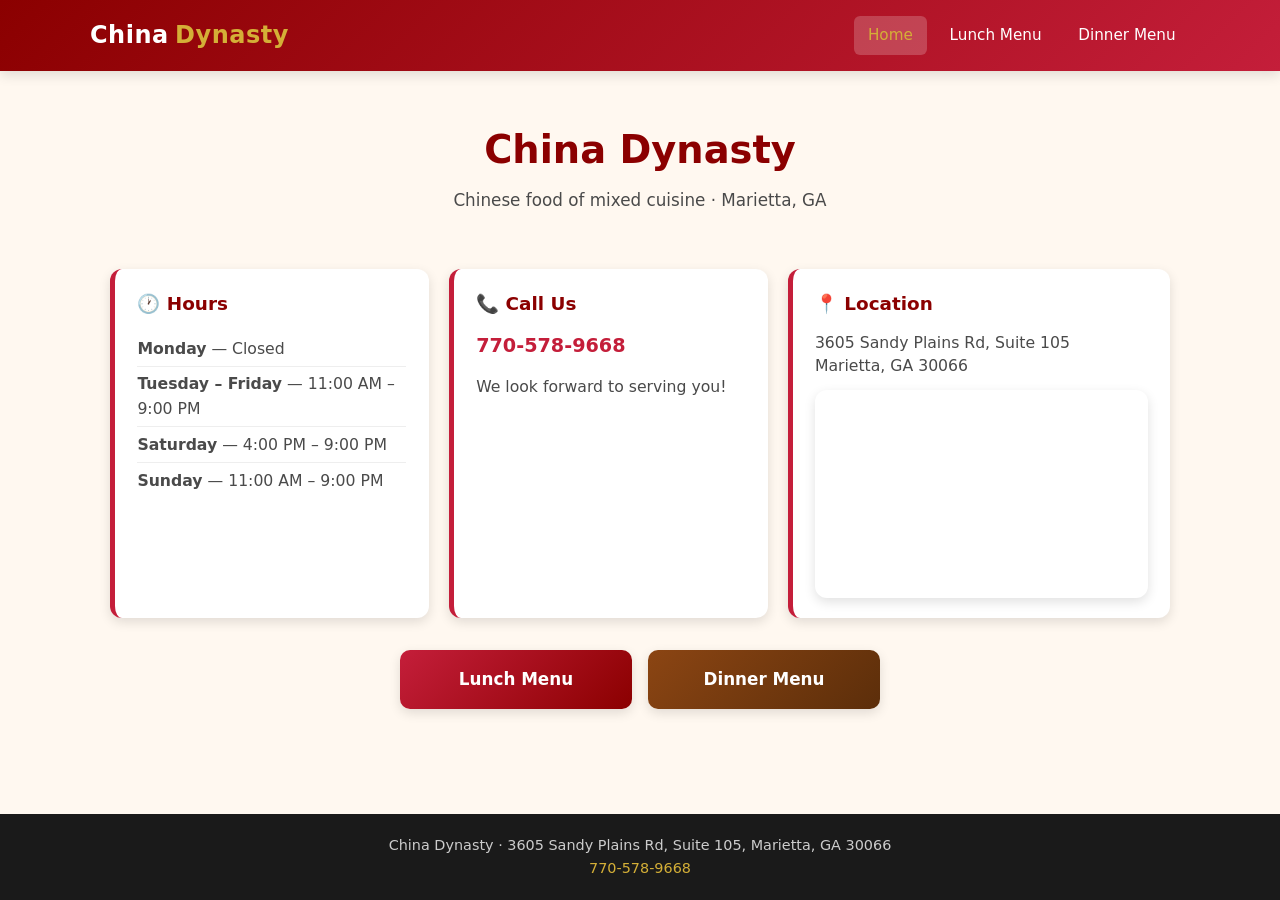
==== index.html @ 958d0138 "Add files via upload" ====
<!DOCTYPE html>
<html lang="en">
<head>
  <meta charset="UTF-8" />
  <meta name="viewport" content="width=device-width, initial-scale=1.0" />
  <title>China Dynasty | Marietta, GA</title>
  <meta name="description" content="China Dynasty - Authentic Chinese cuisine in Marietta, GA. Lunch and dinner menus, hours, and location." />
  <link rel="stylesheet" href="styles.css" />
</head>
<body>
  <header>
    <div class="header-inner">
      <a href="index.html" class="logo">China <span>Dynasty</span></a>
      <nav>
        <a href="index.html" class="active">Home</a>
        <a href="lunch.html">Lunch Menu</a>
        <a href="dinner.html">Dinner Menu</a>
      </nav>
    </div>
  </header>

  <main>
    <section class="hero">
      <h1>China Dynasty</h1>
      <p class="tagline">Chinese food of mixed cuisine · Marietta, GA</p>
    </section>

    <div class="info-cards">
      <div class="info-card">
        <h2>🕐 Hours</h2>
        <ul>
          <li><strong>Monday</strong> — Closed</li>
          <li><strong>Tuesday – Friday</strong> — 11:00 AM – 9:00 PM</li>
          <li><strong>Saturday</strong> — 4:00 PM – 9:00 PM</li>
          <li><strong>Sunday</strong> — 11:00 AM – 9:00 PM</li>
        </ul>
      </div>

      <div class="info-card">
        <h2>📞 Call Us</h2>
        <p><a class="phone" href="tel:7705789668">770-578-9668</a></p>
        <p style="margin-top: 0.75rem;">We look forward to serving you!</p>
      </div>

      <div class="info-card map-card">
        <h2>📍 Location</h2>
        <p class="address">
          3605 Sandy Plains Rd, Suite 105<br />
          Marietta, GA 30066
        </p>
        <div class="map-container">
          <iframe
            src="https://maps.google.com/maps?q=3605+Sandy+Plains+Rd,+Suite+105,+Marietta,+GA+30066&t=&z=15&ie=UTF8&iwloc=&output=embed"
            allowfullscreen=""
            loading="lazy"
            referrerpolicy="no-referrer-when-downgrade"
            title="China Dynasty location map">
          </iframe>
        </div>
      </div>
    </div>

    <div class="menu-links">
      <a href="lunch.html" class="menu-btn">Lunch Menu</a>
      <a href="dinner.html" class="menu-btn dinner">Dinner Menu</a>
    </div>
  </main>

  <footer>
    <p>China Dynasty · 3605 Sandy Plains Rd, Suite 105, Marietta, GA 30066</p>
    <p><a href="tel:7705789668">770-578-9668</a></p>
  </footer>
</body>
</html>
---- styles.css ----
/* China Dynasty Restaurant - Mobile-first CSS */

:root {
  --red: #c41e3a;
  --dark-red: #8b0000;
  --gold: #d4af37;
  --light-gold: #f5e6c8;
  --cream: #fff8f0;
  --dark: #1a1a1a;
  --gray: #4a4a4a;
  --light-gray: #f5f5f5;
  --white: #ffffff;
  --shadow: 0 4px 12px rgba(0, 0, 0, 0.12);
}

* {
  margin: 0;
  padding: 0;
  box-sizing: border-box;
}

html {
  scroll-behavior: smooth;
}

body {
  font-family: "Segoe UI", system-ui, -apple-system, sans-serif;
  background: var(--cream);
  color: var(--dark);
  line-height: 1.6;
  min-height: 100vh;
  display: flex;
  flex-direction: column;
}

/* Header */
header {
  background: linear-gradient(135deg, var(--dark-red), var(--red));
  color: var(--white);
  padding: 1rem 1.25rem;
  box-shadow: var(--shadow);
  position: sticky;
  top: 0;
  z-index: 100;
}

.header-inner {
  max-width: 1100px;
  margin: 0 auto;
  display: flex;
  flex-wrap: wrap;
  align-items: center;
  justify-content: space-between;
  gap: 0.75rem;
}

.logo {
  font-size: 1.5rem;
  font-weight: 700;
  letter-spacing: 0.5px;
  text-decoration: none;
  color: var(--white);
  display: flex;
  align-items: center;
  gap: 0.4rem;
}

.logo span {
  color: var(--gold);
}

nav {
  display: flex;
  gap: 0.5rem;
  flex-wrap: wrap;
}

nav a {
  color: var(--white);
  text-decoration: none;
  padding: 0.45rem 0.9rem;
  border-radius: 6px;
  font-weight: 500;
  font-size: 0.95rem;
  transition: background 0.2s, color 0.2s;
}

nav a:hover,
nav a.active {
  background: rgba(255, 255, 255, 0.2);
  color: var(--gold);
}

/* Main content */
main {
  flex: 1;
  max-width: 1100px;
  width: 100%;
  margin: 0 auto;
  padding: 1.5rem 1.25rem 2.5rem;
}

/* Hero / Home */
.hero {
  text-align: center;
  padding: 1.5rem 0 2rem;
}

.hero h1 {
  font-size: 2rem;
  color: var(--dark-red);
  margin-bottom: 0.4rem;
}

.hero .tagline {
  color: var(--gray);
  font-size: 1.05rem;
  margin-bottom: 1.5rem;
}

.info-cards {
  display: grid;
  gap: 1.25rem;
  margin-bottom: 2rem;
}

.info-card {
  background: var(--white);
  border-radius: 12px;
  padding: 1.25rem 1.4rem;
  box-shadow: var(--shadow);
  border-left: 5px solid var(--red);
}

.info-card h2 {
  font-size: 1.15rem;
  color: var(--dark-red);
  margin-bottom: 0.75rem;
  display: flex;
  align-items: center;
  gap: 0.5rem;
}

.info-card p,
.info-card ul {
  color: var(--gray);
  font-size: 0.98rem;
}

.info-card ul {
  list-style: none;
}

.info-card ul li {
  padding: 0.3rem 0;
  border-bottom: 1px solid #eee;
}

.info-card ul li:last-child {
  border-bottom: none;
}

.info-card a.phone {
  color: var(--red);
  font-weight: 700;
  font-size: 1.2rem;
  text-decoration: none;
}

.info-card a.phone:hover {
  text-decoration: underline;
}

.address {
  margin-top: 0.5rem;
  line-height: 1.5;
}

/* Map */
.map-container {
  border-radius: 12px;
  overflow: hidden;
  box-shadow: var(--shadow);
  margin-top: 0.75rem;
  aspect-ratio: 16 / 10;
  max-height: 280px;
}

.map-container iframe {
  width: 100%;
  height: 100%;
  border: 0;
}

/* Menu buttons */
.menu-links {
  display: grid;
  grid-template-columns: 1fr 1fr;
  gap: 1rem;
  margin-top: 0.5rem;
}

.menu-btn {
  display: block;
  text-align: center;
  padding: 1rem 1.25rem;
  background: linear-gradient(135deg, var(--red), var(--dark-red));
  color: var(--white);
  text-decoration: none;
  border-radius: 10px;
  font-weight: 600;
  font-size: 1.05rem;
  box-shadow: var(--shadow);
  transition: transform 0.15s, box-shadow 0.15s;
}

.menu-btn:hover {
  transform: translateY(-2px);
  box-shadow: 0 6px 16px rgba(196, 30, 58, 0.35);
}

.menu-btn.dinner {
  background: linear-gradient(135deg, #8b4513, #5c2e0a);
}

/* Menu pages */
.page-title {
  text-align: center;
  color: var(--dark-red);
  font-size: 1.75rem;
  margin-bottom: 0.35rem;
}

.page-note {
  text-align: center;
  color: var(--gray);
  font-size: 0.9rem;
  margin-bottom: 1.5rem;
  font-style: italic;
}

.menu-section {
  margin-bottom: 1.75rem;
}

.menu-section h2 {
  background: linear-gradient(90deg, var(--red), var(--dark-red));
  color: var(--white);
  padding: 0.55rem 1rem;
  border-radius: 8px;
  font-size: 1.1rem;
  margin-bottom: 0.75rem;
  letter-spacing: 0.3px;
}

.menu-item {
  background: var(--white);
  border-radius: 8px;
  padding: 0.85rem 1rem;
  margin-bottom: 0.6rem;
  box-shadow: 0 2px 6px rgba(0, 0, 0, 0.06);
  display: flex;
  flex-wrap: wrap;
  justify-content: space-between;
  gap: 0.35rem 1rem;
  align-items: flex-start;
}

.menu-item .name {
  font-weight: 600;
  color: var(--dark);
  flex: 1 1 60%;
}

.menu-item .price {
  font-weight: 700;
  color: var(--red);
  white-space: nowrap;
}

.menu-item .desc {
  width: 100%;
  font-size: 0.88rem;
  color: var(--gray);
  margin-top: 0.15rem;
}

.spicy {
  color: var(--red);
  font-weight: 700;
  font-size: 0.85rem;
}

.section-note {
  font-size: 0.88rem;
  color: var(--gray);
  margin-bottom: 0.6rem;
  padding-left: 0.25rem;
}

/* Footer */
footer {
  background: var(--dark);
  color: #ccc;
  text-align: center;
  padding: 1.25rem;
  font-size: 0.9rem;
}

footer a {
  color: var(--gold);
  text-decoration: none;
}

footer a:hover {
  text-decoration: underline;
}

/* Tablet and up */
@media (min-width: 600px) {
  .hero h1 {
    font-size: 2.4rem;
  }

  .info-cards {
    grid-template-columns: 1fr 1fr;
  }

  .info-cards .map-card {
    grid-column: 1 / -1;
  }

  .menu-links {
    max-width: 480px;
    margin-left: auto;
    margin-right: auto;
  }
}

@media (min-width: 900px) {
  .info-cards {
    grid-template-columns: 1fr 1fr 1.2fr;
  }

  .info-cards .map-card {
    grid-column: auto;
  }

  .map-container {
    max-height: 220px;
  }
}
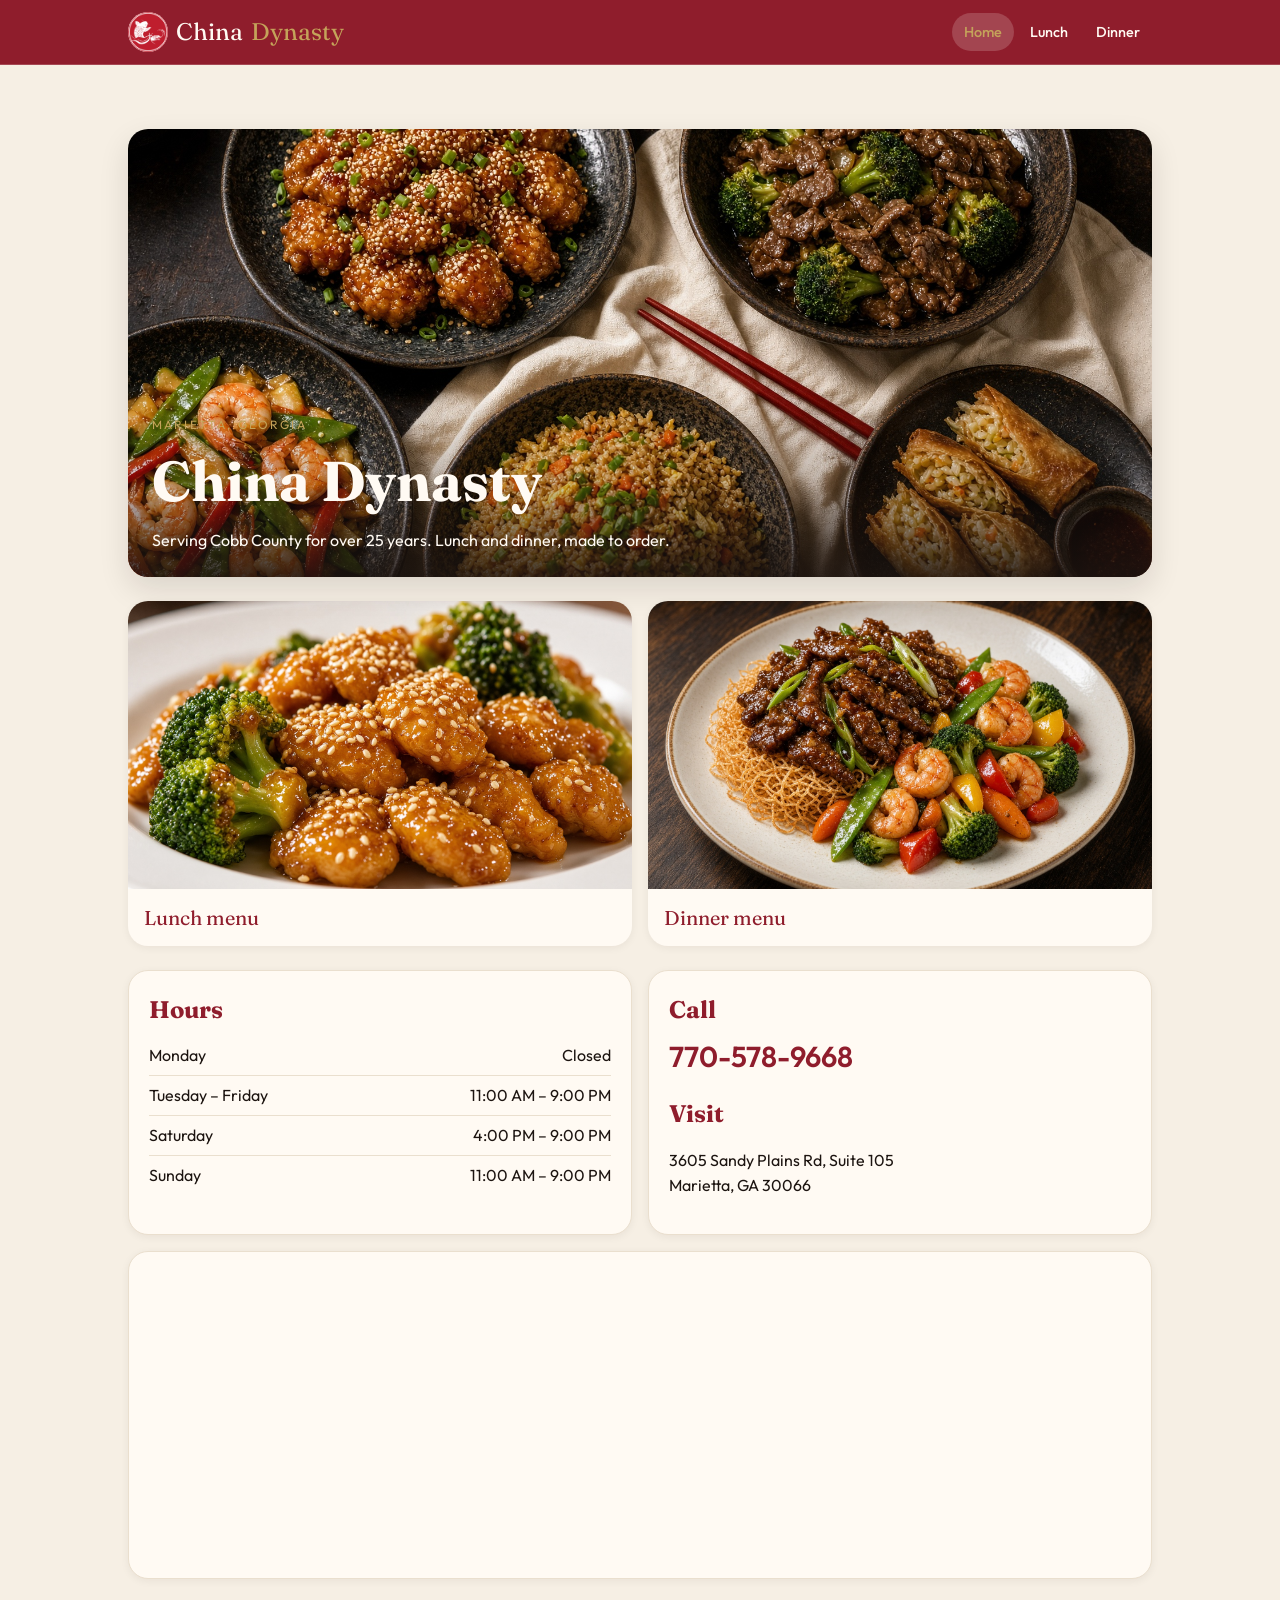
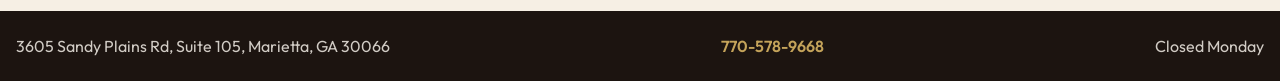
==== commit 5ddd6e5b: "Add files via upload" ====
--- a/index.html
+++ b/index.html
@@ -2,73 +2,78 @@
 <html lang="en">
 <head>
   <meta charset="UTF-8" />
-  <meta name="viewport" content="width=device-width, initial-scale=1.0" />
-  <title>China Dynasty | Marietta, GA</title>
-  <meta name="description" content="China Dynasty - Authentic Chinese cuisine in Marietta, GA. Lunch and dinner menus, hours, and location." />
+  <meta name="viewport" content="width=device-width, initial-scale=1" />
+  <title>China Dynasty | Chinese Restaurant in Marietta, GA</title>
+  <meta name="description" content="Family-owned Chinese restaurant at 3605 Sandy Plains Rd, Suite 105, Marietta, GA 30066. Lunch and dinner, takeout, and delivery. Closed Monday. Call 770-578-9668." />
+  <meta name="robots" content="index, follow" />
+  <meta name="author" content="China Dynasty" />
+  <meta name="geo.region" content="US-GA" />
+  <meta name="geo.placename" content="Marietta" />
+  <link rel="canonical" href="https://www.chinadynastymarietta.com/" />
+  <link rel="icon" href="images/logo.webp" />
   <link rel="stylesheet" href="styles.css" />
+  <link rel="preconnect" href="https://fonts.googleapis.com" />
+  <link rel="preconnect" href="https://fonts.gstatic.com" crossorigin />
+  <link href="https://fonts.googleapis.com/css2?family=Fraunces:opsz,wght@9..144,520;9..144,640&family=Outfit:wght@400;500;600&display=swap" rel="stylesheet" />
+  <script type="application/ld+json">{"@context":"https://schema.org","@type":"Restaurant","name":"China Dynasty","description":"Family-owned Chinese restaurant serving Marietta and Cobb County for more than 25 years. Lunch, dinner, takeout, and delivery.","url":"https://www.chinadynastymarietta.com/","telephone":"+1-770-578-9668","servesCuisine":"Chinese","priceRange":"$","address":{"@type":"PostalAddress","streetAddress":"3605 Sandy Plains Rd, Suite 105","addressLocality":"Marietta","addressRegion":"GA","postalCode":"30066","addressCountry":"US"},"openingHoursSpecification":[{"@type":"OpeningHoursSpecification","dayOfWeek":["Tuesday","Wednesday","Thursday","Friday"],"opens":"11:00","closes":"21:00"},{"@type":"OpeningHoursSpecification","dayOfWeek":"Saturday","opens":"16:00","closes":"21:00"},{"@type":"OpeningHoursSpecification","dayOfWeek":"Sunday","opens":"11:00","closes":"21:00"}]}</script>
 </head>
 <body>
   <header>
-    <div class="header-inner">
-      <a href="index.html" class="logo">China <span>Dynasty</span></a>
+    <div class="bar">
+      <a class="brand" href="index.html">
+        <img src="images/logo.webp" alt="" width="40" height="40" />
+        China <span>Dynasty</span>
+      </a>
       <nav>
         <a href="index.html" class="active">Home</a>
-        <a href="lunch.html">Lunch Menu</a>
-        <a href="dinner.html">Dinner Menu</a>
+        <a href="lunch.html">Lunch</a>
+        <a href="dinner.html">Dinner</a>
       </nav>
     </div>
   </header>
-
   <main>
     <section class="hero">
-      <h1>China Dynasty</h1>
-      <p class="tagline">Chinese food of mixed cuisine · Marietta, GA</p>
+      <img src="images/spread.jpg" alt="Sesame chicken, beef, shrimp, fried rice, and spring rolls" />
+      <div class="hero-copy">
+        <p class="kicker">Marietta, Georgia</p>
+        <h1>China Dynasty</h1>
+        <p>Serving Cobb County for over 25 years. Lunch and dinner, made to order.</p>
+      </div>
     </section>
-
-    <div class="info-cards">
-      <div class="info-card">
-        <h2>🕐 Hours</h2>
-        <ul>
-          <li><strong>Monday</strong> — Closed</li>
-          <li><strong>Tuesday – Friday</strong> — 11:00 AM – 9:00 PM</li>
-          <li><strong>Saturday</strong> — 4:00 PM – 9:00 PM</li>
-          <li><strong>Sunday</strong> — 11:00 AM – 9:00 PM</li>
+    <div class="cards">
+      <a class="photo-card" href="lunch.html">
+        <img src="images/lunch.jpg" alt="Sesame chicken" />
+        <p>Lunch menu</p>
+      </a>
+      <a class="photo-card" href="dinner.html">
+        <img src="images/dinner.jpg" alt="Mongolian beef and shrimp" />
+        <p>Dinner menu</p>
+      </a>
+    </div>
+    <div class="info">
+      <article>
+        <h2>Hours</h2>
+        <ul class="hours">
+          <li><span>Monday</span><span>Closed</span></li>
+          <li><span>Tuesday – Friday</span><span>11:00 AM – 9:00 PM</span></li>
+          <li><span>Saturday</span><span>4:00 PM – 9:00 PM</span></li>
+          <li><span>Sunday</span><span>11:00 AM – 9:00 PM</span></li>
         </ul>
-      </div>
-
-      <div class="info-card">
-        <h2>📞 Call Us</h2>
-        <p><a class="phone" href="tel:7705789668">770-578-9668</a></p>
-        <p style="margin-top: 0.75rem;">We look forward to serving you!</p>
-      </div>
-
-      <div class="info-card map-card">
-        <h2>📍 Location</h2>
-        <p class="address">
-          3605 Sandy Plains Rd, Suite 105<br />
-          Marietta, GA 30066
-        </p>
-        <div class="map-container">
-          <iframe
-            src="https://maps.google.com/maps?q=3605+Sandy+Plains+Rd,+Suite+105,+Marietta,+GA+30066&t=&z=15&ie=UTF8&iwloc=&output=embed"
-            allowfullscreen=""
-            loading="lazy"
-            referrerpolicy="no-referrer-when-downgrade"
-            title="China Dynasty location map">
-          </iframe>
-        </div>
-      </div>
+      </article>
+      <article>
+        <h2>Call</h2>
+        <a class="phone" href="tel:7705789668">770-578-9668</a>
+        <h2>Visit</h2>
+        <p>3605 Sandy Plains Rd, Suite 105<br />Marietta, GA 30066</p>
+      </article>
     </div>
-
-    <div class="menu-links">
-      <a href="lunch.html" class="menu-btn">Lunch Menu</a>
-      <a href="dinner.html" class="menu-btn dinner">Dinner Menu</a>
-    </div>
-  </main>
-
+    <div class="map">
+      <iframe title="Map to China Dynasty" loading="lazy" referrerpolicy="no-referrer-when-downgrade" src="https://maps.google.com/maps?q=3605+Sandy+Plains+Rd,+Suite+105,+Marietta,+GA+30066&z=15&output=embed"></iframe>
+    </div></main>
   <footer>
-    <p>China Dynasty · 3605 Sandy Plains Rd, Suite 105, Marietta, GA 30066</p>
+    <p>3605 Sandy Plains Rd, Suite 105, Marietta, GA 30066</p>
     <p><a href="tel:7705789668">770-578-9668</a></p>
+    <p>Closed Monday</p>
   </footer>
 </body>
-</html>+</html>
--- a/styles.css
+++ b/styles.css
@@ -1,352 +1,135 @@
-/* China Dynasty Restaurant - Mobile-first CSS */
-
 :root {
-  --red: #c41e3a;
-  --dark-red: #8b0000;
-  --gold: #d4af37;
-  --light-gold: #f5e6c8;
-  --cream: #fff8f0;
-  --dark: #1a1a1a;
-  --gray: #4a4a4a;
-  --light-gray: #f5f5f5;
-  --white: #ffffff;
-  --shadow: 0 4px 12px rgba(0, 0, 0, 0.12);
+  --bg: #f6efe4;
+  --surface: #fffaf3;
+  --ink: #1c1410;
+  --muted: #6b5c52;
+  --primary: #8f1d2c;
+  --gold: #c4a35a;
+  --line: #eadfce;
 }
-
-* {
+* { box-sizing: border-box; }
+body {
   margin: 0;
-  padding: 0;
-  box-sizing: border-box;
-}
-
-html {
-  scroll-behavior: smooth;
-}
-
-body {
-  font-family: "Segoe UI", system-ui, -apple-system, sans-serif;
-  background: var(--cream);
-  color: var(--dark);
-  line-height: 1.6;
   min-height: 100vh;
   display: flex;
   flex-direction: column;
+  background: var(--bg);
+  color: var(--ink);
+  font-family: Outfit, "Avenir Next", system-ui, sans-serif;
+  line-height: 1.55;
 }
-
-/* Header */
 header {
-  background: linear-gradient(135deg, var(--dark-red), var(--red));
-  color: var(--white);
-  padding: 1rem 1.25rem;
-  box-shadow: var(--shadow);
   position: sticky;
   top: 0;
-  z-index: 100;
+  z-index: 20;
+  background: var(--primary);
+  color: var(--surface);
+  border-bottom: 1px solid rgb(255 250 243 / 20%);
 }
-
-.header-inner {
-  max-width: 1100px;
-  margin: 0 auto;
+.bar, main, footer {
+  width: min(64rem, calc(100% - 2rem));
+  margin-inline: auto;
+}
+.bar {
   display: flex;
   flex-wrap: wrap;
   align-items: center;
   justify-content: space-between;
   gap: 0.75rem;
+  padding: 0.75rem 0;
 }
-
-.logo {
-  font-size: 1.5rem;
-  font-weight: 700;
-  letter-spacing: 0.5px;
-  text-decoration: none;
-  color: var(--white);
-  display: flex;
-  align-items: center;
-  gap: 0.4rem;
-}
-
-.logo span {
-  color: var(--gold);
-}
-
-nav {
-  display: flex;
-  gap: 0.5rem;
-  flex-wrap: wrap;
-}
-
-nav a {
-  color: var(--white);
-  text-decoration: none;
-  padding: 0.45rem 0.9rem;
-  border-radius: 6px;
-  font-weight: 500;
-  font-size: 0.95rem;
-  transition: background 0.2s, color 0.2s;
-}
-
-nav a:hover,
-nav a.active {
-  background: rgba(255, 255, 255, 0.2);
-  color: var(--gold);
-}
-
-/* Main content */
-main {
-  flex: 1;
-  max-width: 1100px;
-  width: 100%;
-  margin: 0 auto;
-  padding: 1.5rem 1.25rem 2.5rem;
-}
-
-/* Hero / Home */
-.hero {
-  text-align: center;
-  padding: 1.5rem 0 2rem;
-}
-
-.hero h1 {
-  font-size: 2rem;
-  color: var(--dark-red);
-  margin-bottom: 0.4rem;
-}
-
-.hero .tagline {
-  color: var(--gray);
-  font-size: 1.05rem;
-  margin-bottom: 1.5rem;
-}
-
-.info-cards {
-  display: grid;
-  gap: 1.25rem;
-  margin-bottom: 2rem;
-}
-
-.info-card {
-  background: var(--white);
-  border-radius: 12px;
-  padding: 1.25rem 1.4rem;
-  box-shadow: var(--shadow);
-  border-left: 5px solid var(--red);
-}
-
-.info-card h2 {
-  font-size: 1.15rem;
-  color: var(--dark-red);
-  margin-bottom: 0.75rem;
+.brand {
   display: flex;
   align-items: center;
   gap: 0.5rem;
+  color: inherit;
+  text-decoration: none;
+  font-family: Fraunces, Georgia, serif;
+  font-size: 1.5rem;
 }
-
-.info-card p,
-.info-card ul {
-  color: var(--gray);
-  font-size: 0.98rem;
+.brand img { width: 2.5rem; height: 2.5rem; border-radius: 999px; object-fit: cover; background: var(--surface); }
+.brand span { color: var(--gold); }
+nav { display: flex; gap: 0.25rem; }
+nav a {
+  color: var(--surface);
+  text-decoration: none;
+  border-radius: 999px;
+  padding: 0.5rem 0.75rem;
+  font-size: 0.9rem;
+  font-weight: 500;
 }
-
-.info-card ul {
-  list-style: none;
+nav a.active, nav a:hover { background: rgb(255 250 243 / 18%); color: var(--gold); }
+main { flex: 1; padding: 2rem 0; }
+h1, h2, .photo-card p { font-family: Fraunces, Georgia, serif; }
+.hero, .banner, .photo-card, .map, article, section li {
+  overflow: hidden;
+  border-radius: 1.25rem;
 }
-
-.info-card ul li {
-  padding: 0.3rem 0;
-  border-bottom: 1px solid #eee;
+.hero { position: relative; box-shadow: 0 12px 30px rgb(28 20 16 / 12%); }
+.hero img, .banner img, .photo-card img { width: 100%; display: block; object-fit: cover; }
+.hero img { height: 18rem; }
+.hero-copy {
+  position: absolute;
+  inset: auto 0 0 0;
+  padding: 1.5rem;
+  color: var(--surface);
+  background: linear-gradient(to top, rgb(28 20 16 / 85%), rgb(28 20 16 / 20%), transparent);
 }
-
-.info-card ul li:last-child {
-  border-bottom: none;
+.kicker { letter-spacing: 0.18em; text-transform: uppercase; color: var(--gold); font-size: 0.75rem; margin: 0; }
+.hero h1 { margin: 0.2rem 0; font-size: clamp(2.2rem, 6vw, 3.5rem); }
+.hero-copy p:last-child { max-width: 34rem; margin: 0; }
+.cards, .info { display: grid; gap: 1rem; margin-top: 1.5rem; }
+.photo-card { background: var(--surface); color: var(--primary); text-decoration: none; box-shadow: 0 2px 8px rgb(28 20 16 / 6%); }
+.photo-card img { height: 11rem; transition: transform 0.3s ease; }
+.photo-card:hover img { transform: scale(1.03); }
+.photo-card p { margin: 0; padding: 0.8rem 1rem; font-size: 1.25rem; }
+article, .map {
+  background: var(--surface);
+  border: 1px solid var(--line);
+  box-shadow: 0 2px 8px rgb(28 20 16 / 6%);
 }
-
-.info-card a.phone {
-  color: var(--red);
-  font-weight: 700;
-  font-size: 1.2rem;
-  text-decoration: none;
+article { padding: 1.25rem; }
+article h2, .page { color: var(--primary); margin: 0 0 0.4rem; }
+.hours { list-style: none; margin: 0.5rem 0 0; padding: 0; }
+.hours li { display: flex; justify-content: space-between; gap: 1rem; padding: 0.45rem 0; border-bottom: 1px solid var(--line); border-radius: 0; }
+.hours li:last-child { border-bottom: 0; }
+.phone { display: block; margin: 0.4rem 0 1rem; color: var(--primary); font-size: 1.8rem; font-weight: 600; text-decoration: none; }
+.map { margin-top: 1rem; }
+.map iframe { width: 100%; height: 18rem; border: 0; }
+.banner img { height: 16rem; }
+.page { font-size: 2.4rem; margin-top: 1.4rem; }
+.lead, .note, .desc { color: var(--muted); }
+.spicy, .spicy-key { color: var(--primary); font-weight: 600; }
+section { margin-top: 2rem; }
+section h2 {
+  margin: 0;
+  padding: 0.5rem 1rem;
+  border-radius: 0.6rem;
+  background: var(--primary);
+  color: var(--surface);
+  font-size: 1.25rem;
 }
-
-.info-card a.phone:hover {
-  text-decoration: underline;
-}
-
-.address {
-  margin-top: 0.5rem;
-  line-height: 1.5;
-}
-
-/* Map */
-.map-container {
-  border-radius: 12px;
-  overflow: hidden;
-  box-shadow: var(--shadow);
-  margin-top: 0.75rem;
-  aspect-ratio: 16 / 10;
-  max-height: 280px;
-}
-
-.map-container iframe {
-  width: 100%;
-  height: 100%;
-  border: 0;
-}
-
-/* Menu buttons */
-.menu-links {
-  display: grid;
-  grid-template-columns: 1fr 1fr;
-  gap: 1rem;
-  margin-top: 0.5rem;
-}
-
-.menu-btn {
-  display: block;
-  text-align: center;
-  padding: 1rem 1.25rem;
-  background: linear-gradient(135deg, var(--red), var(--dark-red));
-  color: var(--white);
-  text-decoration: none;
-  border-radius: 10px;
-  font-weight: 600;
-  font-size: 1.05rem;
-  box-shadow: var(--shadow);
-  transition: transform 0.15s, box-shadow 0.15s;
-}
-
-.menu-btn:hover {
-  transform: translateY(-2px);
-  box-shadow: 0 6px 16px rgba(196, 30, 58, 0.35);
-}
-
-.menu-btn.dinner {
-  background: linear-gradient(135deg, #8b4513, #5c2e0a);
-}
-
-/* Menu pages */
-.page-title {
-  text-align: center;
-  color: var(--dark-red);
-  font-size: 1.75rem;
-  margin-bottom: 0.35rem;
-}
-
-.page-note {
-  text-align: center;
-  color: var(--gray);
-  font-size: 0.9rem;
-  margin-bottom: 1.5rem;
-  font-style: italic;
-}
-
-.menu-section {
-  margin-bottom: 1.75rem;
-}
-
-.menu-section h2 {
-  background: linear-gradient(90deg, var(--red), var(--dark-red));
-  color: var(--white);
-  padding: 0.55rem 1rem;
-  border-radius: 8px;
-  font-size: 1.1rem;
-  margin-bottom: 0.75rem;
-  letter-spacing: 0.3px;
-}
-
-.menu-item {
-  background: var(--white);
-  border-radius: 8px;
-  padding: 0.85rem 1rem;
-  margin-bottom: 0.6rem;
-  box-shadow: 0 2px 6px rgba(0, 0, 0, 0.06);
+section ul { list-style: none; margin: 0.7rem 0 0; padding: 0; display: grid; gap: 0.5rem; }
+section li { background: var(--surface); border: 1px solid var(--line); border-radius: 0.7rem; padding: 0.8rem 1rem; }
+.row { display: flex; justify-content: space-between; gap: 1rem; align-items: baseline; }
+.name { margin: 0; font-weight: 500; }
+.price { margin: 0; color: var(--primary); font-weight: 700; white-space: nowrap; }
+.desc { margin: 0.25rem 0 0; font-size: 0.9rem; }
+footer {
+  background: var(--ink);
+  color: rgb(255 250 243 / 80%);
   display: flex;
   flex-wrap: wrap;
+  gap: 0.5rem 1.5rem;
   justify-content: space-between;
-  gap: 0.35rem 1rem;
-  align-items: flex-start;
+  width: 100%;
+  padding: 1.4rem 1rem;
 }
-
-.menu-item .name {
-  font-weight: 600;
-  color: var(--dark);
-  flex: 1 1 60%;
+footer p { margin: 0; }
+footer a { color: var(--gold); font-weight: 600; text-decoration: none; }
+@media (min-width: 700px) {
+  .hero img { height: 28rem; }
+  .cards, .info { grid-template-columns: 1fr 1fr; }
+  .photo-card img, .banner img { height: 18rem; }
+  .map iframe { height: 20rem; }
 }
-
-.menu-item .price {
-  font-weight: 700;
-  color: var(--red);
-  white-space: nowrap;
-}
-
-.menu-item .desc {
-  width: 100%;
-  font-size: 0.88rem;
-  color: var(--gray);
-  margin-top: 0.15rem;
-}
-
-.spicy {
-  color: var(--red);
-  font-weight: 700;
-  font-size: 0.85rem;
-}
-
-.section-note {
-  font-size: 0.88rem;
-  color: var(--gray);
-  margin-bottom: 0.6rem;
-  padding-left: 0.25rem;
-}
-
-/* Footer */
-footer {
-  background: var(--dark);
-  color: #ccc;
-  text-align: center;
-  padding: 1.25rem;
-  font-size: 0.9rem;
-}
-
-footer a {
-  color: var(--gold);
-  text-decoration: none;
-}
-
-footer a:hover {
-  text-decoration: underline;
-}
-
-/* Tablet and up */
-@media (min-width: 600px) {
-  .hero h1 {
-    font-size: 2.4rem;
-  }
-
-  .info-cards {
-    grid-template-columns: 1fr 1fr;
-  }
-
-  .info-cards .map-card {
-    grid-column: 1 / -1;
-  }
-
-  .menu-links {
-    max-width: 480px;
-    margin-left: auto;
-    margin-right: auto;
-  }
-}
-
-@media (min-width: 900px) {
-  .info-cards {
-    grid-template-columns: 1fr 1fr 1.2fr;
-  }
-
-  .info-cards .map-card {
-    grid-column: auto;
-  }
-
-  .map-container {
-    max-height: 220px;
-  }
-}
